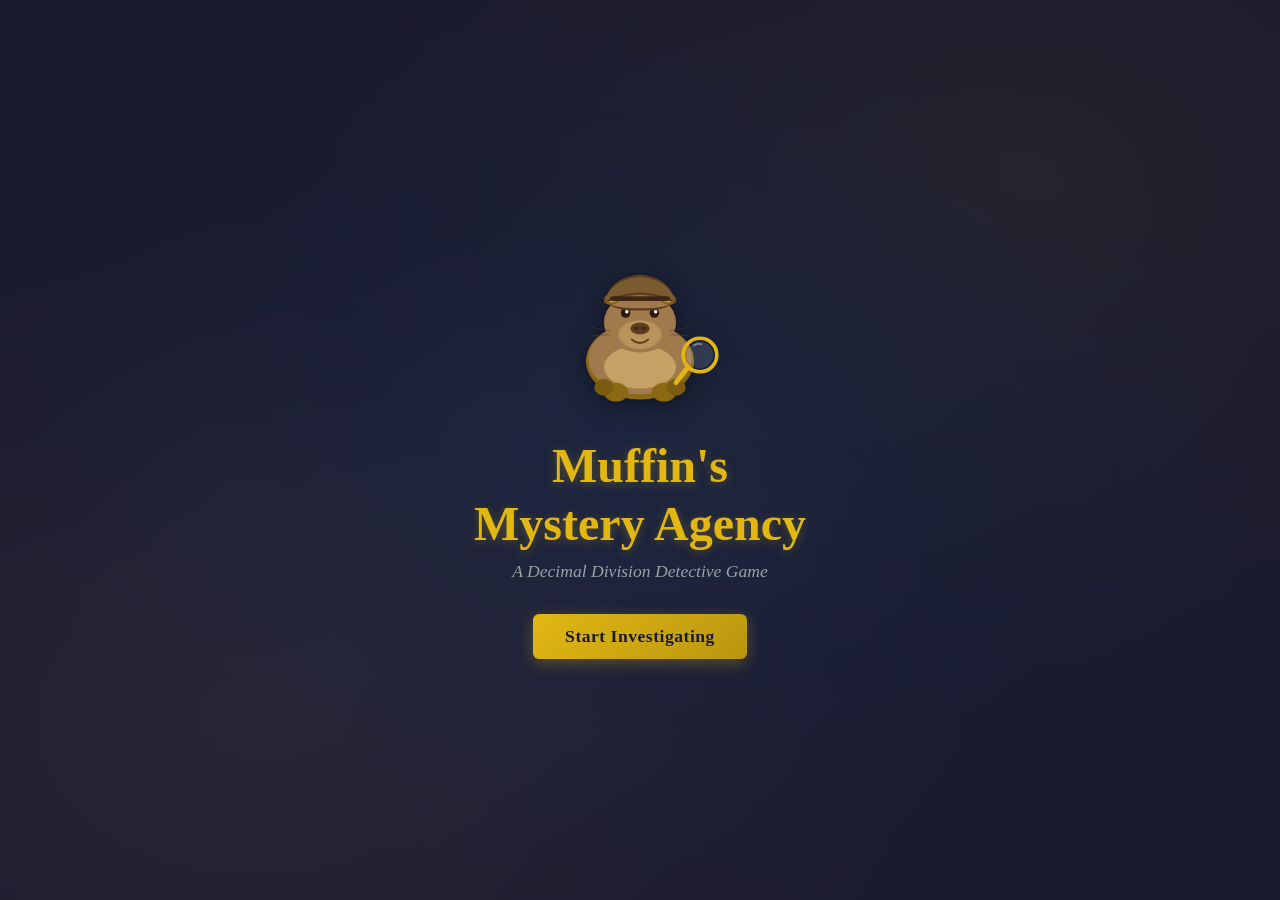
==== index.html @ d48e94d4 "Muffin Mystery Agency - decimal division detective game A browser-based math game for 5th graders le" ====
<!DOCTYPE html>
<html lang="en">
<head>
  <meta charset="UTF-8">
  <meta name="viewport" content="width=device-width, initial-scale=1.0">
  <title>Muffin's Mystery Agency</title>
  <link rel="stylesheet" href="style.css">
</head>
<body>
  <!-- ==================== TITLE SCREEN ==================== -->
  <div id="screen-title" class="screen active">
    <div class="fog-overlay"></div>
    <div class="title-content">
      <div class="muffin-logo" id="title-muffin">
        <!-- SVG Muffin inserted by game.js -->
      </div>
      <h1 class="game-title">Muffin's<br>Mystery Agency</h1>
      <p class="subtitle">A Decimal Division Detective Game</p>
      <button id="btn-start" class="btn btn-gold">Start Investigating</button>
    </div>
  </div>

  <!-- ==================== CASE SELECT SCREEN ==================== -->
  <div id="screen-cases" class="screen">
    <div class="screen-header">
      <h2>Select a Case</h2>
      <p class="header-subtitle">Choose wisely, detective. Each case grows more dangerous...</p>
    </div>
    <div id="case-list" class="case-list">
      <!-- Cases populated by game.js -->
    </div>
    <button id="btn-back-title" class="btn btn-secondary">Back to Agency</button>
  </div>

  <!-- ==================== GAMEPLAY SCREEN ==================== -->
  <div id="screen-game" class="screen">
    <!-- Top bar: case title + hearts -->
    <div class="game-top-bar">
      <div class="case-title-bar">
        <button id="btn-game-back" class="btn-nav" title="Back to Cases">&larr;</button>
        <span id="game-case-title"></span>
      </div>
      <div class="hearts-container" id="hearts">
        <span class="heart active" data-index="0">&hearts;</span>
        <span class="heart active" data-index="1">&hearts;</span>
        <span class="heart active" data-index="2">&hearts;</span>
      </div>
      <div class="progress-indicator">
        Clue <span id="progress-current">1</span> of <span id="progress-total">5</span>
      </div>
    </div>

    <!-- Main gameplay area — storybook layout -->
    <div class="game-main">
      <!-- Left: Illustration + Narrative (storybook page) -->
      <div class="storybook-panel">
        <div class="scene-illustration" id="scene-illustration">
          <!-- SVG scene inserted by game.js -->
        </div>
        <div class="notebook-page">
          <div class="notebook-header">Detective's Notebook</div>
          <div id="narrative-text" class="narrative-text"></div>
        </div>
      </div>

      <!-- Right: Problem panel -->
      <div class="problem-panel">
        <div class="problem-card">
          <div class="problem-label">Solve to uncover the clue:</div>
          <div id="problem-text" class="problem-text"></div>
          <div class="answer-area">
            <input type="text" id="answer-input" class="answer-input" placeholder="Your answer..." autocomplete="off">
            <button id="btn-submit" class="btn btn-gold">Submit</button>
          </div>
          <div id="feedback" class="feedback"></div>
          <button id="btn-continue" class="btn btn-gold btn-continue" style="display:none;">Continue</button>
          <button id="btn-prev-clue" class="btn btn-secondary btn-prev-clue" style="display:none;">&larr; Review Previous Clue</button>
        </div>
      </div>
    </div>

    <!-- Clue board (bottom) -->
    <div class="clue-board">
      <div class="clue-board-label">Evidence Board</div>
      <div id="clue-cards" class="clue-cards">
        <!-- Clue cards populated by game.js -->
      </div>
    </div>
  </div>

  <!-- ==================== VICTORY SCREEN ==================== -->
  <div id="screen-victory" class="screen">
    <div class="victory-content">
      <div class="stamp-container">
        <div class="case-closed-stamp">CASE<br>CLOSED</div>
      </div>
      <div class="muffin-celebrate" id="victory-muffin">
        <!-- SVG Muffin inserted by game.js -->
      </div>
      <h2 class="victory-title" id="victory-title">Case Solved!</h2>
      <div id="resolution-text" class="resolution-text"></div>
      <div class="victory-buttons">
        <button id="btn-next-case" class="btn btn-gold">Next Case</button>
        <button id="btn-back-cases" class="btn btn-secondary">Back to Cases</button>
      </div>
    </div>
  </div>

  <!-- ==================== ALL CASES SOLVED SCREEN ==================== -->
  <div id="screen-celebrate" class="screen">
    <div class="celebrate-content">
      <div class="muffin-celebrate" id="celebrate-muffin">
        <!-- SVG Muffin inserted by game.js -->
      </div>
      <h2 class="celebrate-title">Master Detective!</h2>
      <p class="celebrate-subtitle">Muffin has solved every case in the agency!</p>
      <div class="celebrate-text">
        From vanishing cupcakes to phantom librarians to museum heists — no mystery is too tough for Detective Muffin and his trusty partner. The city sleeps safely tonight, thanks to you!
      </div>
      <div class="celebrate-stars">&#9733; &#9733; &#9733;</div>
      <button id="btn-celebrate-back" class="btn btn-gold">Back to Agency</button>
    </div>
  </div>

  <!-- ==================== DEFEAT SCREEN ==================== -->
  <div id="screen-defeat" class="screen">
    <div class="defeat-content">
      <div class="muffin-defeated" id="defeat-muffin">
        <!-- SVG Muffin inserted by game.js -->
      </div>
      <h2 class="defeat-title">Case Failed...</h2>
      <p class="defeat-subtitle">Muffin took too many hits!</p>
      <div id="defeat-text" class="defeat-text"></div>
      <div class="defeat-buttons">
        <button id="btn-retry" class="btn btn-gold">Try Again</button>
        <button id="btn-defeat-back" class="btn btn-secondary">Back to Cases</button>
      </div>
    </div>
  </div>

  <!-- Scripts -->
  <script src="problems.js"></script>
  <script src="narratives.js"></script>
  <script src="illustrations.js"></script>
  <script src="game.js"></script>
</body>
</html>
---- style.css ----
/* ============================================================
   Muffin's Mystery Agency — Detective Noir Theme
   ============================================================ */

/* --- Reset & Base --- */
*, *::before, *::after {
  box-sizing: border-box;
  margin: 0;
  padding: 0;
}

:root {
  --navy: #1a1a2e;
  --navy-light: #16213e;
  --navy-mid: #0f3460;
  --gold: #e2b714;
  --gold-dim: #b8960f;
  --parchment: #d4a574;
  --parchment-light: #f0e1c8;
  --parchment-dark: #a67c52;
  --red: #e74c3c;
  --red-dark: #c0392b;
  --green: #2ecc71;
  --green-dark: #27ae60;
  --text-light: #ecf0f1;
  --text-dim: #95a5a6;
  --shadow: rgba(0, 0, 0, 0.4);
}

body {
  font-family: Georgia, 'Times New Roman', serif;
  background: var(--navy);
  color: var(--text-light);
  min-height: 100vh;
  overflow-x: hidden;
}

/* --- Screens --- */
.screen {
  display: none;
  min-height: 100vh;
  width: 100%;
  position: relative;
}

.screen.active {
  display: flex;
  flex-direction: column;
  align-items: center;
}

/* --- Buttons --- */
.btn {
  font-family: Georgia, 'Times New Roman', serif;
  font-size: 1.1rem;
  padding: 12px 32px;
  border: none;
  border-radius: 6px;
  cursor: pointer;
  transition: all 0.2s ease;
  font-weight: bold;
  letter-spacing: 0.5px;
}

.btn-gold {
  background: linear-gradient(135deg, var(--gold), var(--gold-dim));
  color: var(--navy);
  box-shadow: 0 4px 15px rgba(226, 183, 20, 0.3);
}

.btn-gold:hover {
  transform: translateY(-2px);
  box-shadow: 0 6px 20px rgba(226, 183, 20, 0.5);
}

.btn-gold:active {
  transform: translateY(0);
}

.btn-secondary {
  background: transparent;
  color: var(--text-dim);
  border: 1px solid var(--text-dim);
}

.btn-secondary:hover {
  color: var(--text-light);
  border-color: var(--text-light);
}

/* ============================================================
   TITLE SCREEN
   ============================================================ */
#screen-title {
  justify-content: center;
  background: radial-gradient(ellipse at center, var(--navy-light) 0%, var(--navy) 70%);
  overflow: hidden;
}

.fog-overlay {
  position: absolute;
  top: 0;
  left: 0;
  right: 0;
  bottom: 0;
  background:
    radial-gradient(ellipse at 20% 80%, rgba(212, 165, 116, 0.08) 0%, transparent 50%),
    radial-gradient(ellipse at 80% 20%, rgba(226, 183, 20, 0.05) 0%, transparent 50%);
  animation: fogDrift 8s ease-in-out infinite alternate;
  pointer-events: none;
}

@keyframes fogDrift {
  0% { opacity: 0.6; transform: translateX(-20px); }
  100% { opacity: 1; transform: translateX(20px); }
}

.title-content {
  text-align: center;
  z-index: 1;
  animation: fadeInUp 1s ease-out;
}

@keyframes fadeInUp {
  from { opacity: 0; transform: translateY(30px); }
  to { opacity: 1; transform: translateY(0); }
}

/* Muffin SVG on title */
.muffin-logo {
  margin-bottom: 16px;
  display: flex;
  justify-content: center;
}

.muffin-logo svg {
  filter: drop-shadow(0 4px 12px rgba(0,0,0,0.4));
}

.game-title {
  font-size: 3rem;
  color: var(--gold);
  text-shadow: 0 2px 10px rgba(226, 183, 20, 0.3);
  line-height: 1.2;
  margin-bottom: 8px;
}

.subtitle {
  font-size: 1.1rem;
  color: var(--text-dim);
  margin-bottom: 32px;
  font-style: italic;
}

/* ============================================================
   CASE SELECT SCREEN
   ============================================================ */
#screen-cases {
  padding: 40px 20px;
}

.screen-header {
  text-align: center;
  margin-bottom: 32px;
}

.screen-header h2 {
  font-size: 2rem;
  color: var(--gold);
  margin-bottom: 8px;
}

.header-subtitle {
  color: var(--text-dim);
  font-style: italic;
}

.case-list {
  display: flex;
  flex-direction: column;
  gap: 16px;
  max-width: 600px;
  width: 100%;
  margin-bottom: 24px;
}

.case-card {
  background: linear-gradient(135deg, var(--navy-light), var(--navy-mid));
  border: 1px solid rgba(226, 183, 20, 0.2);
  border-radius: 12px;
  padding: 20px 24px;
  cursor: pointer;
  transition: all 0.3s ease;
  position: relative;
  overflow: hidden;
}

.case-card:hover {
  border-color: var(--gold);
  transform: translateY(-3px);
  box-shadow: 0 8px 25px rgba(226, 183, 20, 0.15);
}

.case-card.solved {
  border-color: var(--green-dark);
}

.case-card.solved::after {
  content: 'SOLVED';
  position: absolute;
  top: 12px;
  right: -28px;
  background: var(--green);
  color: var(--navy);
  font-size: 0.7rem;
  font-weight: bold;
  padding: 4px 32px;
  transform: rotate(45deg);
  letter-spacing: 1px;
}

.case-difficulty {
  display: inline-block;
  font-size: 0.75rem;
  text-transform: uppercase;
  letter-spacing: 1.5px;
  padding: 3px 10px;
  border-radius: 3px;
  margin-bottom: 8px;
  font-weight: bold;
}

.difficulty-easy { background: var(--green); color: var(--navy); }
.difficulty-medium { background: var(--gold); color: var(--navy); }
.difficulty-hard { background: var(--red); color: white; }

.case-card-title {
  font-size: 1.3rem;
  color: var(--parchment-light);
  margin-bottom: 6px;
}

.case-card-desc {
  font-size: 0.9rem;
  color: var(--text-dim);
  line-height: 1.4;
}

/* ============================================================
   GAMEPLAY SCREEN
   ============================================================ */
#screen-game {
  padding: 12px 20px;
  min-height: 100vh;
}

.game-top-bar {
  display: flex;
  align-items: center;
  justify-content: space-between;
  width: 100%;
  max-width: 960px;
  margin-bottom: 12px;
  padding: 8px 0;
  flex-wrap: wrap;
  gap: 8px;
}

.case-title-bar {
  font-size: 0.9rem;
  color: var(--gold);
  font-style: italic;
  display: flex;
  align-items: center;
  gap: 8px;
}

.btn-nav {
  background: transparent;
  border: 1px solid var(--text-dim);
  color: var(--text-dim);
  font-size: 1rem;
  padding: 2px 10px;
  border-radius: 4px;
  cursor: pointer;
  transition: all 0.2s;
  font-family: Georgia, 'Times New Roman', serif;
}

.btn-nav:hover {
  color: var(--gold);
  border-color: var(--gold);
}

.btn-prev-clue {
  width: 100%;
  margin-top: 8px;
  font-size: 0.85rem;
  padding: 8px 16px;
}

.hearts-container {
  display: flex;
  gap: 8px;
}

.heart {
  font-size: 2rem;
  color: var(--red);
  transition: all 0.3s ease;
  text-shadow: 0 0 8px rgba(231, 76, 60, 0.5);
}

.heart.lost {
  color: #444;
  text-shadow: none;
  transform: scale(0.8);
}

.heart.critical {
  animation: heartPulse 0.6s ease-in-out infinite;
}

@keyframes heartPulse {
  0%, 100% { transform: scale(1); }
  50% { transform: scale(1.3); color: #ff0000; }
}

.heart.hit {
  animation: heartHit 0.5s ease;
}

@keyframes heartHit {
  0% { transform: scale(1); }
  25% { transform: scale(1.4) rotate(-10deg); color: #ff0000; }
  50% { transform: scale(0.7) rotate(10deg); }
  75% { transform: scale(1.1); }
  100% { transform: scale(0.8); color: #444; }
}

.progress-indicator {
  font-size: 0.85rem;
  color: var(--text-dim);
}

/* Game main layout — storybook style */
.game-main {
  display: flex;
  gap: 20px;
  width: 100%;
  max-width: 960px;
  flex: 1;
  min-height: 0;
}

/* Storybook panel (illustration + narrative) */
.storybook-panel {
  flex: 1.2;
  min-width: 0;
  display: flex;
  flex-direction: column;
  gap: 12px;
}

.scene-illustration {
  border-radius: 12px;
  overflow: hidden;
  box-shadow: 0 4px 20px var(--shadow);
  border: 2px solid rgba(226, 183, 20, 0.15);
  animation: fadeInUp 0.5s ease;
}

.scene-illustration svg,
.scene-svg {
  width: 100%;
  height: auto;
  display: block;
}

/* Narrative notebook */
.notebook-page {
  background: linear-gradient(180deg, var(--parchment-light) 0%, var(--parchment) 100%);
  border-radius: 8px;
  padding: 16px 20px;
  color: #2c1810;
  min-height: 100px;
  box-shadow: 4px 4px 15px var(--shadow);
  position: relative;
}

.notebook-page::before {
  content: '';
  position: absolute;
  left: 36px;
  top: 0;
  bottom: 0;
  width: 2px;
  background: rgba(231, 76, 60, 0.2);
}

.notebook-header {
  font-size: 0.75rem;
  text-transform: uppercase;
  letter-spacing: 2px;
  color: var(--parchment-dark);
  margin-bottom: 8px;
  padding-bottom: 6px;
  border-bottom: 1px solid var(--parchment-dark);
}

.narrative-text {
  font-size: 0.95rem;
  line-height: 1.6;
  min-height: 50px;
}

/* Problem panel */
.problem-panel {
  flex: 0.8;
  min-width: 0;
}

.problem-card {
  background: var(--navy-light);
  border: 1px solid rgba(226, 183, 20, 0.3);
  border-radius: 8px;
  padding: 24px;
  box-shadow: 0 4px 15px var(--shadow);
}

.problem-label {
  font-size: 0.85rem;
  color: var(--gold);
  text-transform: uppercase;
  letter-spacing: 1px;
  margin-bottom: 16px;
}

.problem-text {
  font-family: Georgia, 'Times New Roman', serif;
  font-size: 0.95rem;
  color: var(--text-light);
  margin-bottom: 20px;
  line-height: 1.5;
  padding: 14px;
  background: rgba(0, 0, 0, 0.2);
  border-radius: 6px;
  min-height: 60px;
  display: flex;
  flex-direction: column;
  justify-content: center;
  text-align: left;
}

.answer-area {
  display: flex;
  gap: 10px;
  margin-bottom: 12px;
}

.answer-input {
  flex: 1;
  font-family: 'Courier New', Courier, monospace;
  font-size: 1.3rem;
  padding: 10px 16px;
  border: 2px solid rgba(226, 183, 20, 0.3);
  border-radius: 6px;
  background: rgba(0, 0, 0, 0.3);
  color: var(--text-light);
  outline: none;
  transition: border-color 0.3s;
}

.answer-input:focus {
  border-color: var(--gold);
}

.answer-input::placeholder {
  color: var(--text-dim);
  font-size: 1rem;
}

.feedback {
  min-height: 24px;
  font-size: 0.95rem;
  font-weight: bold;
  transition: all 0.3s;
}

.feedback.correct {
  color: var(--green);
}

.feedback.wrong {
  color: var(--red);
}

/* Continue button */
.btn-continue {
  display: none;
  width: 100%;
  margin-top: 12px;
  animation: fadeInUp 0.3s ease;
}

/* Clue board */
.clue-board {
  width: 100%;
  max-width: 960px;
  margin-top: 16px;
  padding: 12px 0;
}

.clue-board-label {
  font-size: 0.8rem;
  text-transform: uppercase;
  letter-spacing: 2px;
  color: var(--text-dim);
  margin-bottom: 10px;
  text-align: center;
}

.clue-cards {
  display: flex;
  gap: 12px;
  justify-content: center;
  flex-wrap: wrap;
}

.clue-card {
  width: 100px;
  height: 70px;
  perspective: 600px;
  cursor: default;
}

.clue-card-inner {
  position: relative;
  width: 100%;
  height: 100%;
  transition: transform 0.6s;
  transform-style: preserve-3d;
}

.clue-card.revealed .clue-card-inner {
  transform: rotateY(180deg);
}

.clue-card-front, .clue-card-back {
  position: absolute;
  width: 100%;
  height: 100%;
  border-radius: 6px;
  backface-visibility: hidden;
  display: flex;
  align-items: center;
  justify-content: center;
  font-size: 0.75rem;
  padding: 6px;
  text-align: center;
}

.clue-card-front {
  background: linear-gradient(135deg, var(--navy-mid), var(--navy-light));
  border: 1px solid rgba(226, 183, 20, 0.3);
  color: var(--gold);
  font-size: 1.5rem;
}

.clue-card-back {
  background: linear-gradient(135deg, var(--gold), var(--gold-dim));
  color: var(--navy);
  transform: rotateY(180deg);
  font-weight: bold;
  line-height: 1.2;
}

/* Screen shake */
.shake {
  animation: screenShake 0.5s ease;
}

@keyframes screenShake {
  0%, 100% { transform: translateX(0); }
  10% { transform: translateX(-8px) rotate(-0.5deg); }
  20% { transform: translateX(8px) rotate(0.5deg); }
  30% { transform: translateX(-6px); }
  40% { transform: translateX(6px); }
  50% { transform: translateX(-4px); }
  60% { transform: translateX(4px); }
  70% { transform: translateX(-2px); }
  80% { transform: translateX(2px); }
}

/* Red flash overlay */
.red-flash {
  animation: redFlash 0.5s ease;
}

@keyframes redFlash {
  0% { box-shadow: inset 0 0 0 rgba(231, 76, 60, 0); }
  30% { box-shadow: inset 0 0 80px rgba(231, 76, 60, 0.4); }
  100% { box-shadow: inset 0 0 0 rgba(231, 76, 60, 0); }
}

/* Green glow for correct */
.green-glow {
  animation: greenGlow 0.8s ease;
}

@keyframes greenGlow {
  0% { box-shadow: 0 0 0 rgba(46, 204, 113, 0); }
  40% { box-shadow: 0 0 30px rgba(46, 204, 113, 0.5); }
  100% { box-shadow: 0 0 0 rgba(46, 204, 113, 0); }
}

/* Critical state - darken background */
#screen-game.critical {
  background: radial-gradient(ellipse at center, var(--navy) 0%, #0a0a15 70%);
}

/* ============================================================
   VICTORY SCREEN
   ============================================================ */
#screen-victory {
  justify-content: center;
  background: radial-gradient(ellipse at center, #1a2e1a 0%, var(--navy) 70%);
}

.victory-content {
  text-align: center;
  max-width: 600px;
  padding: 20px;
  animation: fadeInUp 0.8s ease;
}

.stamp-container {
  margin-bottom: 16px;
}

.case-closed-stamp {
  display: inline-block;
  font-size: 3rem;
  font-weight: bold;
  color: var(--red);
  border: 6px solid var(--red);
  padding: 10px 30px;
  transform: rotate(-5deg);
  animation: stampSlam 0.6s cubic-bezier(0.68, -0.55, 0.265, 1.55);
  text-shadow: 2px 2px 0 rgba(0,0,0,0.3);
  line-height: 1.1;
}

@keyframes stampSlam {
  0% { transform: scale(3) rotate(-15deg); opacity: 0; }
  60% { transform: scale(0.9) rotate(-3deg); opacity: 1; }
  100% { transform: scale(1) rotate(-5deg); opacity: 1; }
}

.victory-title {
  font-size: 2rem;
  color: var(--gold);
  margin-bottom: 16px;
}

.resolution-text {
  font-size: 1rem;
  color: var(--parchment-light);
  line-height: 1.6;
  margin-bottom: 24px;
  text-align: left;
  background: rgba(0,0,0,0.2);
  padding: 16px 20px;
  border-radius: 8px;
  border-left: 3px solid var(--gold);
}

.victory-buttons {
  display: flex;
  gap: 12px;
  justify-content: center;
}

/* Muffin celebration */
.muffin-celebrate {
  display: flex;
  justify-content: center;
  margin-bottom: 12px;
}

.muffin-celebrate svg {
  animation: celebrateBounce 0.8s ease infinite;
  filter: drop-shadow(0 4px 12px rgba(0,0,0,0.4));
}

@keyframes celebrateBounce {
  0%, 100% { transform: translateY(0); }
  50% { transform: translateY(-15px); }
}

/* ============================================================
   ALL CASES SOLVED (CELEBRATE) SCREEN
   ============================================================ */
#screen-celebrate {
  justify-content: center;
  background: radial-gradient(ellipse at center, #2a2a10 0%, var(--navy) 70%);
  overflow: hidden;
}

#screen-celebrate .celebrate-content {
  position: relative;
  z-index: 1;
}

.celebrate-content {
  text-align: center;
  max-width: 600px;
  padding: 20px;
  animation: fadeInUp 0.8s ease;
}

.celebrate-title {
  font-size: 2.5rem;
  color: var(--gold);
  margin-bottom: 8px;
  text-shadow: 0 2px 10px rgba(226, 183, 20, 0.4);
}

.celebrate-subtitle {
  font-size: 1.1rem;
  color: var(--parchment-light);
  margin-bottom: 20px;
  font-style: italic;
}

.celebrate-text {
  font-size: 1rem;
  color: var(--parchment-light);
  line-height: 1.6;
  margin-bottom: 20px;
  background: rgba(0,0,0,0.2);
  padding: 16px 20px;
  border-radius: 8px;
  border-left: 3px solid var(--gold);
  text-align: left;
}

.celebrate-stars {
  font-size: 3rem;
  color: var(--gold);
  margin-bottom: 24px;
  letter-spacing: 12px;
  text-shadow: 0 0 20px rgba(226, 183, 20, 0.6);
  animation: celebratePulse 1.5s ease-in-out infinite;
}

@keyframes celebratePulse {
  0%, 100% { opacity: 0.8; transform: scale(1); }
  50% { opacity: 1; transform: scale(1.1); }
}

/* ============================================================
   DEFEAT SCREEN
   ============================================================ */
#screen-defeat {
  justify-content: center;
  background: radial-gradient(ellipse at center, #2e1a1a 0%, var(--navy) 70%);
}

.defeat-content {
  text-align: center;
  max-width: 500px;
  padding: 20px;
  animation: fadeInUp 0.8s ease;
}

.muffin-defeated {
  display: flex;
  justify-content: center;
  margin-bottom: 12px;
}

.muffin-defeated svg {
  filter: drop-shadow(0 4px 12px rgba(0,0,0,0.4)) grayscale(30%);
  opacity: 0.8;
}

.defeat-title {
  font-size: 2rem;
  color: var(--red);
  margin-bottom: 8px;
}

.defeat-subtitle {
  color: var(--text-dim);
  margin-bottom: 16px;
  font-style: italic;
}

.defeat-text {
  font-size: 1rem;
  color: var(--parchment-light);
  line-height: 1.6;
  margin-bottom: 24px;
  text-align: left;
  background: rgba(0,0,0,0.2);
  padding: 16px 20px;
  border-radius: 8px;
  border-left: 3px solid var(--red);
}

.defeat-buttons {
  display: flex;
  gap: 12px;
  justify-content: center;
}

/* ============================================================
   RESPONSIVE
   ============================================================ */
@media (max-width: 700px) {
  .game-main {
    flex-direction: column;
  }

  .game-title {
    font-size: 2.2rem;
  }

  .problem-text {
    font-size: 1.1rem;
  }

  .clue-card {
    width: 70px;
    height: 50px;
  }

  .case-closed-stamp {
    font-size: 2rem;
    padding: 8px 20px;
  }

  .game-top-bar {
    flex-direction: column;
    align-items: flex-start;
  }

  .storybook-panel {
    flex: none;
  }
}
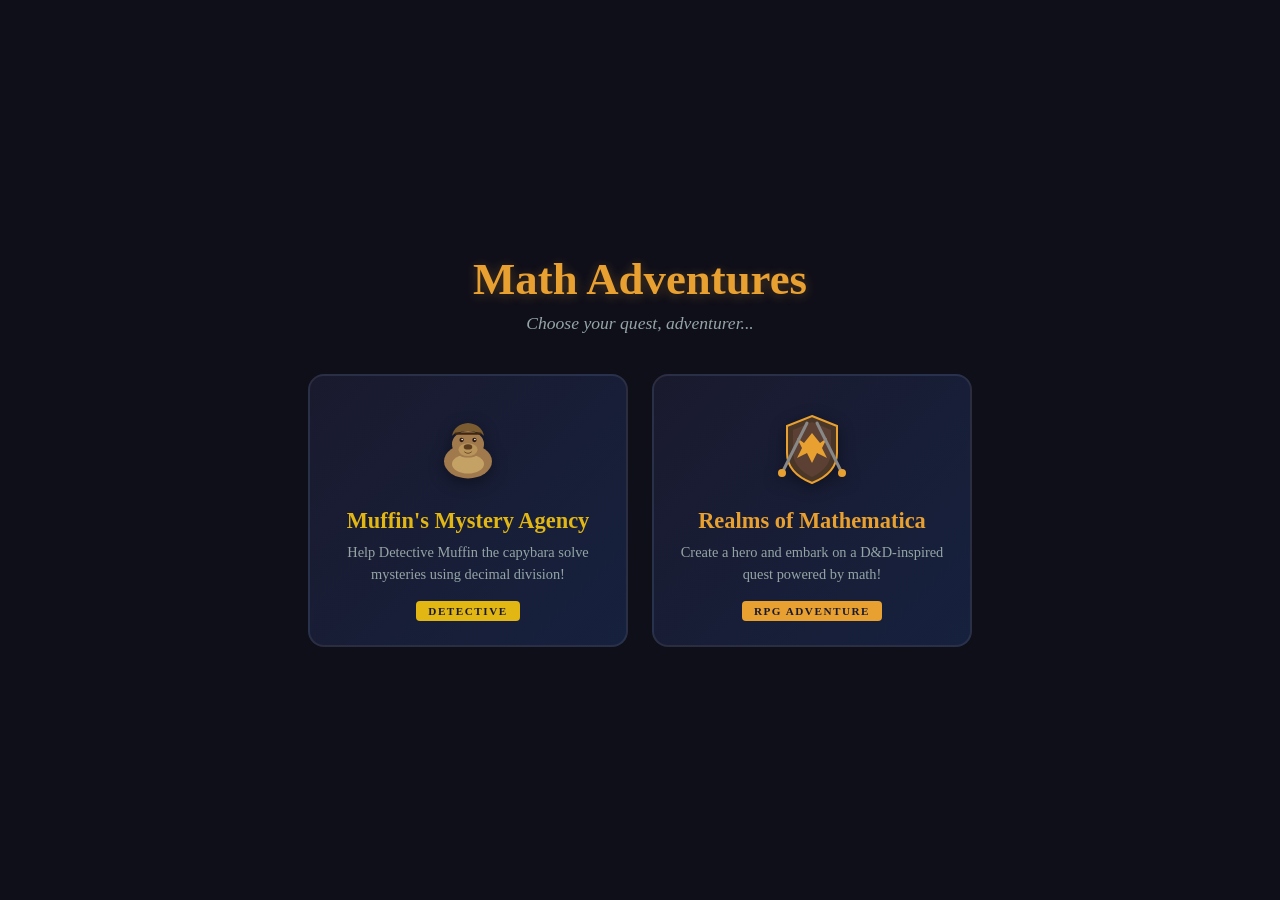
==== commit b5e075c1: "Add Realms of Mathematica D&D math RPG + game hub - Restructure project: move Muffin game into muffi" ====
--- a/index.html
+++ b/index.html
@@ -3,145 +3,55 @@
 <head>
   <meta charset="UTF-8">
   <meta name="viewport" content="width=device-width, initial-scale=1.0">
-  <title>Muffin's Mystery Agency</title>
-  <link rel="stylesheet" href="style.css">
+  <title>Math Adventures</title>
+  <link rel="stylesheet" href="hub-style.css">
 </head>
 <body>
-  <!-- ==================== TITLE SCREEN ==================== -->
-  <div id="screen-title" class="screen active">
-    <div class="fog-overlay"></div>
-    <div class="title-content">
-      <div class="muffin-logo" id="title-muffin">
-        <!-- SVG Muffin inserted by game.js -->
-      </div>
-      <h1 class="game-title">Muffin's<br>Mystery Agency</h1>
-      <p class="subtitle">A Decimal Division Detective Game</p>
-      <button id="btn-start" class="btn btn-gold">Start Investigating</button>
+  <div class="hub">
+    <h1 class="hub-title">Math Adventures</h1>
+    <p class="hub-subtitle">Choose your quest, adventurer...</p>
+    <div class="game-cards">
+      <a href="muffin/" class="game-card muffin-card">
+        <div class="card-icon">
+          <svg width="80" height="80" viewBox="0 0 150 150" xmlns="http://www.w3.org/2000/svg">
+            <ellipse cx="75" cy="100" rx="45" ry="32" fill="#A0794C"/>
+            <ellipse cx="75" cy="105" rx="30" ry="18" fill="#C4A265"/>
+            <ellipse cx="75" cy="68" rx="30" ry="25" fill="#A0794C"/>
+            <ellipse cx="75" cy="78" rx="18" ry="12" fill="#B8935A"/>
+            <ellipse cx="75" cy="73" rx="8" ry="5" fill="#5C3D1E"/>
+            <circle cx="63" cy="60" r="4" fill="#2C1810"/>
+            <circle cx="87" cy="60" r="4" fill="#2C1810"/>
+            <circle cx="64" cy="59" r="1.5" fill="white"/>
+            <circle cx="88" cy="59" r="1.5" fill="white"/>
+            <path d="M 68 82 Q 75 88 82 82" fill="none" stroke="#5C3D1E" stroke-width="1.5"/>
+            <path d="M 45 52 Q 50 30 75 28 Q 100 30 105 52 L 100 48 Q 75 38 50 48 Z" fill="#7A5C30"/>
+            <rect x="50" y="46" width="50" height="4" rx="2" fill="#3E2712"/>
+          </svg>
+        </div>
+        <h2 class="card-title">Muffin's Mystery Agency</h2>
+        <p class="card-desc">Help Detective Muffin the capybara solve mysteries using decimal division!</p>
+        <span class="card-tag detective">Detective</span>
+      </a>
+      <a href="quest/" class="game-card quest-card">
+        <div class="card-icon">
+          <svg width="80" height="80" viewBox="0 0 80 80" xmlns="http://www.w3.org/2000/svg">
+            <!-- Shield -->
+            <path d="M 40 8 L 65 18 L 65 45 Q 65 65 40 75 Q 15 65 15 45 L 15 18 Z" fill="#4a3728" stroke="#e8a030" stroke-width="2"/>
+            <path d="M 40 14 L 59 22 L 59 43 Q 59 60 40 69 Q 21 60 21 43 L 21 22 Z" fill="#5c4033"/>
+            <!-- Dragon emblem -->
+            <path d="M 40 25 L 48 35 L 55 30 L 50 40 L 55 50 L 45 45 L 40 55 L 35 45 L 25 50 L 30 40 L 25 30 L 32 35 Z" fill="#e8a030"/>
+            <!-- Crossed swords behind -->
+            <line x1="10" y1="65" x2="35" y2="15" stroke="#888" stroke-width="3" stroke-linecap="round"/>
+            <line x1="70" y1="65" x2="45" y2="15" stroke="#888" stroke-width="3" stroke-linecap="round"/>
+            <circle cx="10" cy="65" r="4" fill="#e8a030"/>
+            <circle cx="70" cy="65" r="4" fill="#e8a030"/>
+          </svg>
+        </div>
+        <h2 class="card-title">Realms of Mathematica</h2>
+        <p class="card-desc">Create a hero and embark on a D&D-inspired quest powered by math!</p>
+        <span class="card-tag rpg">RPG Adventure</span>
+      </a>
     </div>
   </div>
-
-  <!-- ==================== CASE SELECT SCREEN ==================== -->
-  <div id="screen-cases" class="screen">
-    <div class="screen-header">
-      <h2>Select a Case</h2>
-      <p class="header-subtitle">Choose wisely, detective. Each case grows more dangerous...</p>
-    </div>
-    <div id="case-list" class="case-list">
-      <!-- Cases populated by game.js -->
-    </div>
-    <button id="btn-back-title" class="btn btn-secondary">Back to Agency</button>
-  </div>
-
-  <!-- ==================== GAMEPLAY SCREEN ==================== -->
-  <div id="screen-game" class="screen">
-    <!-- Top bar: case title + hearts -->
-    <div class="game-top-bar">
-      <div class="case-title-bar">
-        <button id="btn-game-back" class="btn-nav" title="Back to Cases">&larr;</button>
-        <span id="game-case-title"></span>
-      </div>
-      <div class="hearts-container" id="hearts">
-        <span class="heart active" data-index="0">&hearts;</span>
-        <span class="heart active" data-index="1">&hearts;</span>
-        <span class="heart active" data-index="2">&hearts;</span>
-      </div>
-      <div class="progress-indicator">
-        Clue <span id="progress-current">1</span> of <span id="progress-total">5</span>
-      </div>
-    </div>
-
-    <!-- Main gameplay area — storybook layout -->
-    <div class="game-main">
-      <!-- Left: Illustration + Narrative (storybook page) -->
-      <div class="storybook-panel">
-        <div class="scene-illustration" id="scene-illustration">
-          <!-- SVG scene inserted by game.js -->
-        </div>
-        <div class="notebook-page">
-          <div class="notebook-header">Detective's Notebook</div>
-          <div id="narrative-text" class="narrative-text"></div>
-        </div>
-      </div>
-
-      <!-- Right: Problem panel -->
-      <div class="problem-panel">
-        <div class="problem-card">
-          <div class="problem-label">Solve to uncover the clue:</div>
-          <div id="problem-text" class="problem-text"></div>
-          <div class="answer-area">
-            <input type="text" id="answer-input" class="answer-input" placeholder="Your answer..." autocomplete="off">
-            <button id="btn-submit" class="btn btn-gold">Submit</button>
-          </div>
-          <div id="feedback" class="feedback"></div>
-          <button id="btn-continue" class="btn btn-gold btn-continue" style="display:none;">Continue</button>
-          <button id="btn-prev-clue" class="btn btn-secondary btn-prev-clue" style="display:none;">&larr; Review Previous Clue</button>
-        </div>
-      </div>
-    </div>
-
-    <!-- Clue board (bottom) -->
-    <div class="clue-board">
-      <div class="clue-board-label">Evidence Board</div>
-      <div id="clue-cards" class="clue-cards">
-        <!-- Clue cards populated by game.js -->
-      </div>
-    </div>
-  </div>
-
-  <!-- ==================== VICTORY SCREEN ==================== -->
-  <div id="screen-victory" class="screen">
-    <div class="victory-content">
-      <div class="stamp-container">
-        <div class="case-closed-stamp">CASE<br>CLOSED</div>
-      </div>
-      <div class="muffin-celebrate" id="victory-muffin">
-        <!-- SVG Muffin inserted by game.js -->
-      </div>
-      <h2 class="victory-title" id="victory-title">Case Solved!</h2>
-      <div id="resolution-text" class="resolution-text"></div>
-      <div class="victory-buttons">
-        <button id="btn-next-case" class="btn btn-gold">Next Case</button>
-        <button id="btn-back-cases" class="btn btn-secondary">Back to Cases</button>
-      </div>
-    </div>
-  </div>
-
-  <!-- ==================== ALL CASES SOLVED SCREEN ==================== -->
-  <div id="screen-celebrate" class="screen">
-    <div class="celebrate-content">
-      <div class="muffin-celebrate" id="celebrate-muffin">
-        <!-- SVG Muffin inserted by game.js -->
-      </div>
-      <h2 class="celebrate-title">Master Detective!</h2>
-      <p class="celebrate-subtitle">Muffin has solved every case in the agency!</p>
-      <div class="celebrate-text">
-        From vanishing cupcakes to phantom librarians to museum heists — no mystery is too tough for Detective Muffin and his trusty partner. The city sleeps safely tonight, thanks to you!
-      </div>
-      <div class="celebrate-stars">&#9733; &#9733; &#9733;</div>
-      <button id="btn-celebrate-back" class="btn btn-gold">Back to Agency</button>
-    </div>
-  </div>
-
-  <!-- ==================== DEFEAT SCREEN ==================== -->
-  <div id="screen-defeat" class="screen">
-    <div class="defeat-content">
-      <div class="muffin-defeated" id="defeat-muffin">
-        <!-- SVG Muffin inserted by game.js -->
-      </div>
-      <h2 class="defeat-title">Case Failed...</h2>
-      <p class="defeat-subtitle">Muffin took too many hits!</p>
-      <div id="defeat-text" class="defeat-text"></div>
-      <div class="defeat-buttons">
-        <button id="btn-retry" class="btn btn-gold">Try Again</button>
-        <button id="btn-defeat-back" class="btn btn-secondary">Back to Cases</button>
-      </div>
-    </div>
-  </div>
-
-  <!-- Scripts -->
-  <script src="problems.js"></script>
-  <script src="narratives.js"></script>
-  <script src="illustrations.js"></script>
-  <script src="game.js"></script>
 </body>
 </html>
--- a/hub-style.css
+++ b/hub-style.css
@@ -0,0 +1,119 @@
+*, *::before, *::after {
+  box-sizing: border-box;
+  margin: 0;
+  padding: 0;
+}
+
+body {
+  font-family: Georgia, 'Times New Roman', serif;
+  background: #0f0f1a;
+  color: #ecf0f1;
+  min-height: 100vh;
+  display: flex;
+  align-items: center;
+  justify-content: center;
+}
+
+.hub {
+  text-align: center;
+  padding: 40px 20px;
+  max-width: 800px;
+  width: 100%;
+}
+
+.hub-title {
+  font-size: 2.8rem;
+  color: #e8a030;
+  text-shadow: 0 2px 12px rgba(232, 160, 48, 0.3);
+  margin-bottom: 8px;
+}
+
+.hub-subtitle {
+  font-size: 1.1rem;
+  color: #95a5a6;
+  font-style: italic;
+  margin-bottom: 40px;
+}
+
+.game-cards {
+  display: flex;
+  gap: 24px;
+  justify-content: center;
+  flex-wrap: wrap;
+}
+
+.game-card {
+  display: flex;
+  flex-direction: column;
+  align-items: center;
+  text-decoration: none;
+  color: inherit;
+  background: linear-gradient(135deg, #1a1a2e, #16213e);
+  border: 2px solid rgba(255, 255, 255, 0.08);
+  border-radius: 16px;
+  padding: 32px 24px 24px;
+  width: 320px;
+  transition: all 0.3s ease;
+  position: relative;
+  overflow: hidden;
+}
+
+.game-card:hover {
+  transform: translateY(-6px);
+  box-shadow: 0 12px 40px rgba(0, 0, 0, 0.5);
+}
+
+.muffin-card:hover {
+  border-color: #e2b714;
+  box-shadow: 0 12px 40px rgba(226, 183, 20, 0.15);
+}
+
+.quest-card:hover {
+  border-color: #e8a030;
+  box-shadow: 0 12px 40px rgba(232, 160, 48, 0.15);
+}
+
+.card-icon {
+  margin-bottom: 16px;
+  filter: drop-shadow(0 4px 8px rgba(0, 0, 0, 0.4));
+}
+
+.card-title {
+  font-size: 1.4rem;
+  margin-bottom: 8px;
+}
+
+.muffin-card .card-title { color: #e2b714; }
+.quest-card .card-title { color: #e8a030; }
+
+.card-desc {
+  font-size: 0.9rem;
+  color: #95a5a6;
+  line-height: 1.5;
+  margin-bottom: 16px;
+}
+
+.card-tag {
+  font-size: 0.7rem;
+  text-transform: uppercase;
+  letter-spacing: 1.5px;
+  padding: 4px 12px;
+  border-radius: 4px;
+  font-weight: bold;
+}
+
+.card-tag.detective {
+  background: #e2b714;
+  color: #1a1a2e;
+}
+
+.card-tag.rpg {
+  background: #e8a030;
+  color: #1a1a2e;
+}
+
+@media (max-width: 700px) {
+  .hub-title { font-size: 2rem; }
+  .game-cards { flex-direction: column; align-items: center; }
+  .game-card { width: 100%; max-width: 360px; }
+}
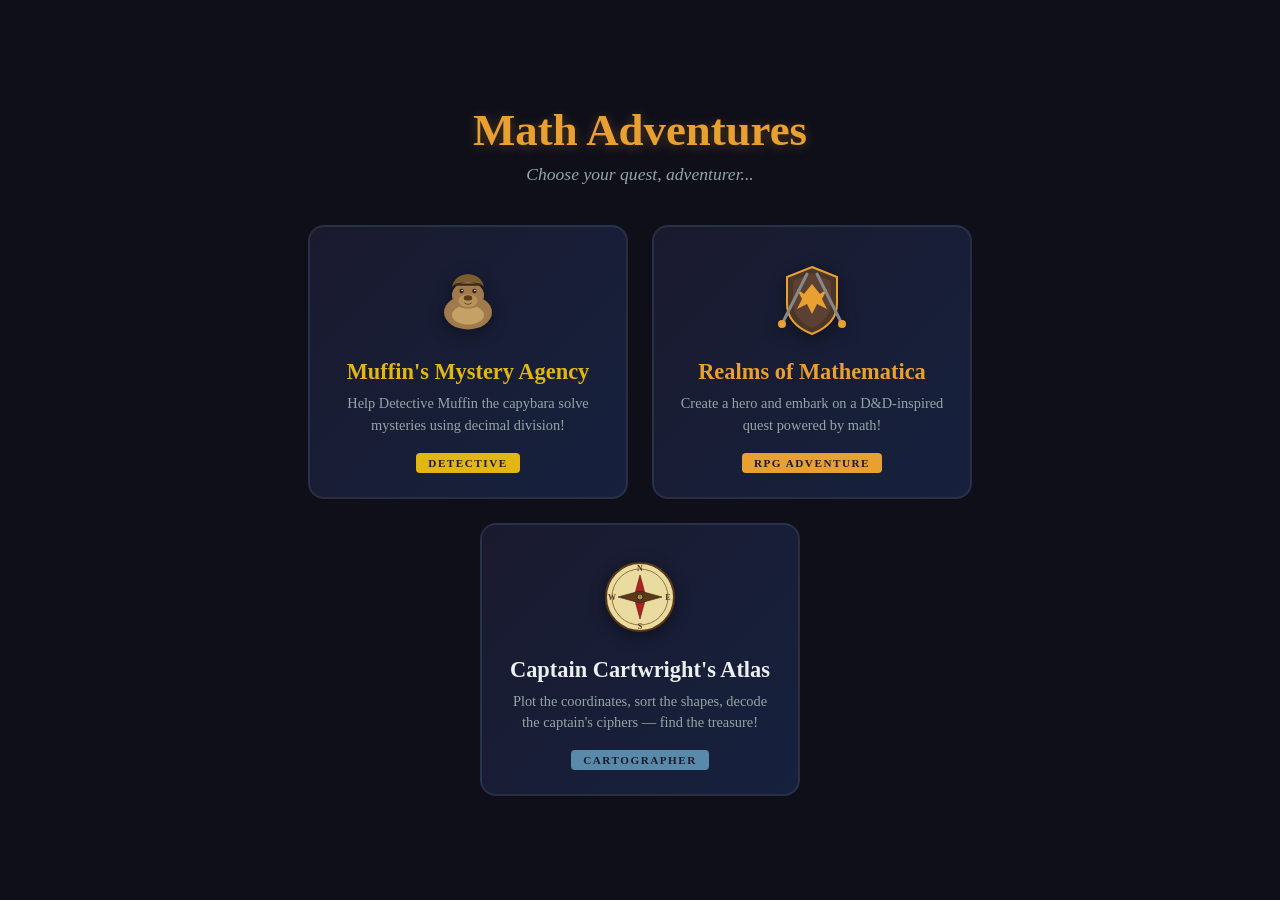
==== commit dc162947: "Add Captain Cartwright's Atlas — fully interactive coords + shapes game Third game in the math-adven" ====
--- a/index.html
+++ b/index.html
@@ -51,6 +51,25 @@
         <p class="card-desc">Create a hero and embark on a D&D-inspired quest powered by math!</p>
         <span class="card-tag rpg">RPG Adventure</span>
       </a>
+      <a href="atlas/" class="game-card atlas-card">
+        <div class="card-icon">
+          <svg width="80" height="80" viewBox="0 0 80 80" xmlns="http://www.w3.org/2000/svg">
+            <!-- Compass rose -->
+            <circle cx="40" cy="40" r="34" fill="#eadba0" stroke="#5a3818" stroke-width="2"/>
+            <circle cx="40" cy="40" r="28" fill="none" stroke="#7a5828" stroke-width="0.8"/>
+            <text x="40" y="14" text-anchor="middle" fill="#5a3818" font-size="8" font-weight="bold">N</text>
+            <text x="68" y="43" text-anchor="middle" fill="#5a3818" font-size="8" font-weight="bold">E</text>
+            <text x="40" y="72" text-anchor="middle" fill="#5a3818" font-size="8" font-weight="bold">S</text>
+            <text x="12" y="43" text-anchor="middle" fill="#5a3818" font-size="8" font-weight="bold">W</text>
+            <polygon points="40,18 46,40 40,62 34,40" fill="#aa2222" stroke="#5a1010" stroke-width="0.6"/>
+            <polygon points="18,40 40,34 62,40 40,46" fill="#5a3818" stroke="#3a2010" stroke-width="0.6"/>
+            <circle cx="40" cy="40" r="3" fill="#aa8838" stroke="#3a2010" stroke-width="1"/>
+          </svg>
+        </div>
+        <h2 class="card-title">Captain Cartwright's Atlas</h2>
+        <p class="card-desc">Plot the coordinates, sort the shapes, decode the captain's ciphers — find the treasure!</p>
+        <span class="card-tag atlas">Cartographer</span>
+      </a>
     </div>
   </div>
 </body>
--- a/hub-style.css
+++ b/hub-style.css
@@ -112,6 +112,11 @@
   color: #1a1a2e;
 }
 
+.card-tag.atlas {
+  background: #5a8aaa;
+  color: #1a1a2e;
+}
+
 @media (max-width: 700px) {
   .hub-title { font-size: 2rem; }
   .game-cards { flex-direction: column; align-items: center; }
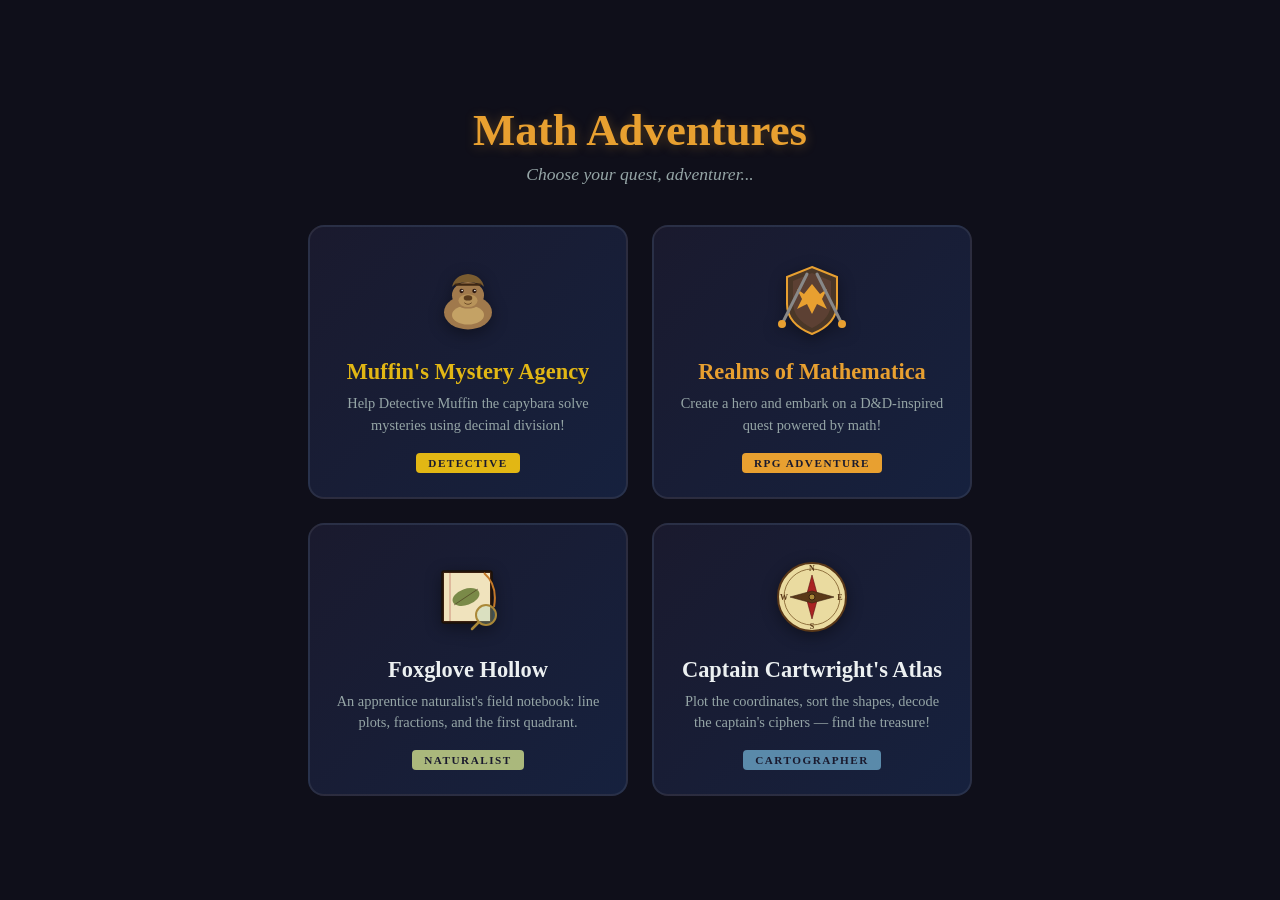
==== commit 89f66869: "Add Foxglove Hollow — fourth game, line plots + Q1 grid A new game tailored to Jacob's current week:" ====
--- a/index.html
+++ b/index.html
@@ -51,6 +51,27 @@
         <p class="card-desc">Create a hero and embark on a D&D-inspired quest powered by math!</p>
         <span class="card-tag rpg">RPG Adventure</span>
       </a>
+      <a href="naturalist/" class="game-card naturalist-card">
+        <div class="card-icon">
+          <svg width="80" height="80" viewBox="0 0 80 80" xmlns="http://www.w3.org/2000/svg">
+            <!-- Notebook -->
+            <rect x="14" y="14" width="50" height="52" fill="#3a2010" stroke="#1a1008" stroke-width="1.5" rx="2"/>
+            <rect x="16" y="16" width="46" height="48" fill="#f0e3bd"/>
+            <line x1="22" y1="16" x2="22" y2="64" stroke="#aa3838" stroke-width="0.5"/>
+            <!-- Leaf sketched on page -->
+            <ellipse cx="38" cy="40" rx="14" ry="8" fill="#7a8a48" transform="rotate(-20 38 40)"/>
+            <line x1="50" y1="32" x2="26" y2="48" stroke="#3a2010" stroke-width="0.5"/>
+            <!-- Magnifying glass -->
+            <circle cx="58" cy="58" r="10" fill="rgba(170, 220, 200, 0.3)" stroke="#aa8838" stroke-width="2"/>
+            <line x1="50" y1="66" x2="44" y2="72" stroke="#aa8838" stroke-width="2.5" stroke-linecap="round"/>
+            <!-- Quill -->
+            <path d="M 56 16 Q 70 28 66 50" stroke="#c47828" stroke-width="2" fill="none"/>
+          </svg>
+        </div>
+        <h2 class="card-title">Foxglove Hollow</h2>
+        <p class="card-desc">An apprentice naturalist's field notebook: line plots, fractions, and the first quadrant.</p>
+        <span class="card-tag naturalist">Naturalist</span>
+      </a>
       <a href="atlas/" class="game-card atlas-card">
         <div class="card-icon">
           <svg width="80" height="80" viewBox="0 0 80 80" xmlns="http://www.w3.org/2000/svg">
--- a/hub-style.css
+++ b/hub-style.css
@@ -117,6 +117,11 @@
   color: #1a1a2e;
 }
 
+.card-tag.naturalist {
+  background: #aab87c;
+  color: #1a1a2e;
+}
+
 @media (max-width: 700px) {
   .hub-title { font-size: 2rem; }
   .game-cards { flex-direction: column; align-items: center; }
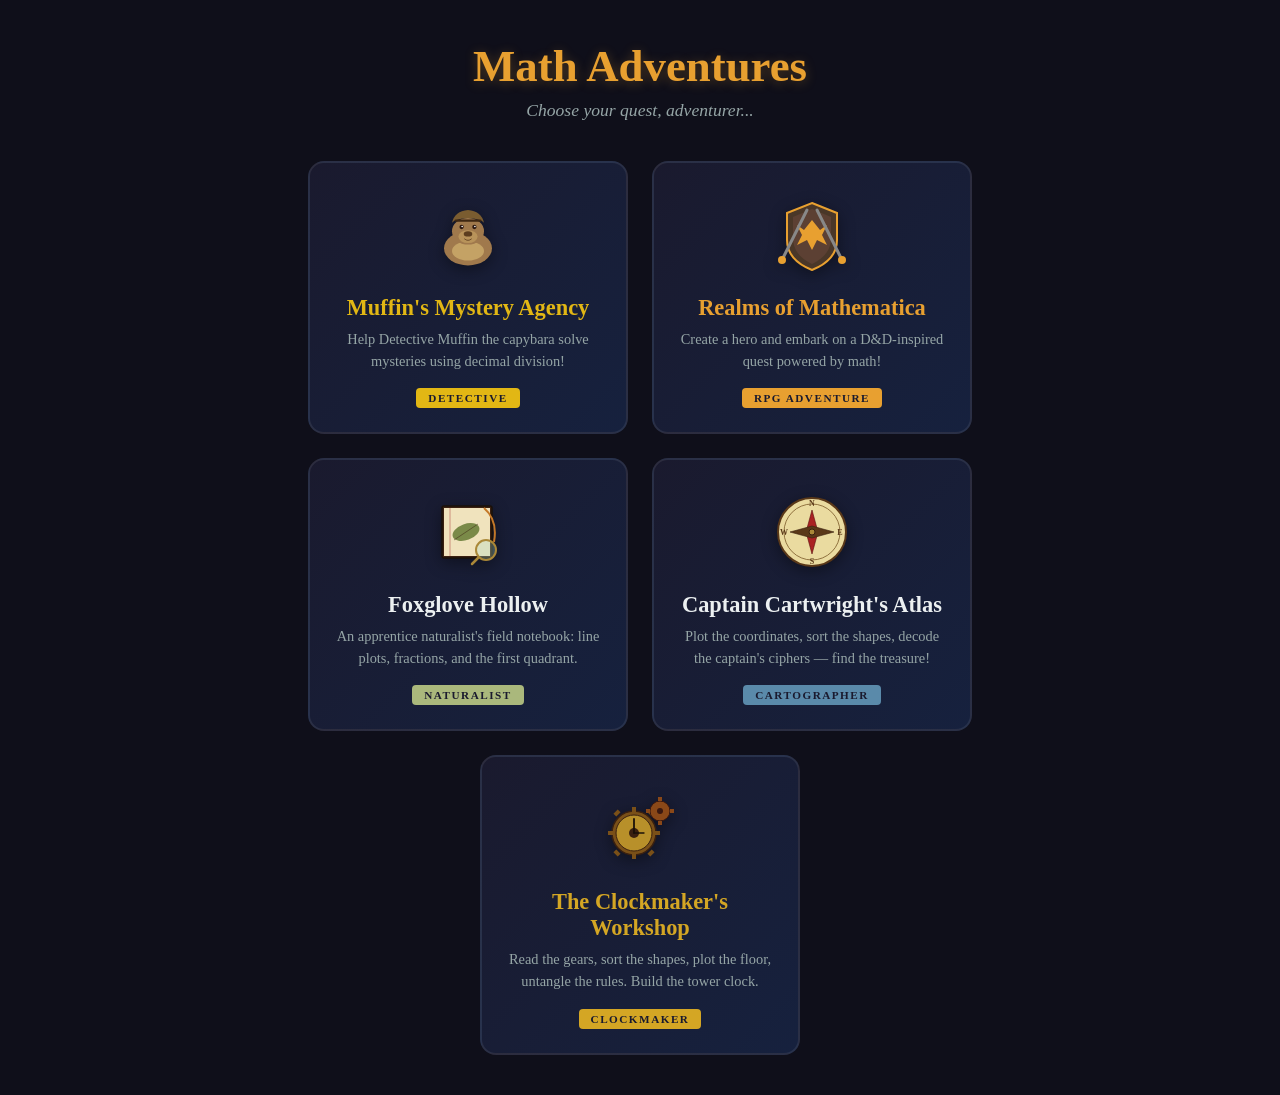
==== commit cd5eb44a: "Add The Clockmaker's Workshop — fifth game, Unit 7 patterns/shapes/grid/expressions Twenty-four jobs" ====
--- a/index.html
+++ b/index.html
@@ -91,6 +91,42 @@
         <p class="card-desc">Plot the coordinates, sort the shapes, decode the captain's ciphers — find the treasure!</p>
         <span class="card-tag atlas">Cartographer</span>
       </a>
+      <a href="clockwork/" class="game-card clockwork-card">
+        <div class="card-icon">
+          <svg width="80" height="80" viewBox="0 0 80 80" xmlns="http://www.w3.org/2000/svg">
+            <!-- Large brass gear -->
+            <circle cx="34" cy="44" r="22" fill="#7a5018" stroke="#3a2010" stroke-width="1.5"/>
+            <circle cx="34" cy="44" r="18" fill="#b8902a" stroke="#3a2010" stroke-width="1"/>
+            <!-- Teeth -->
+            <g fill="#7a5018">
+              <rect x="32" y="18" width="4" height="6"/>
+              <rect x="32" y="64" width="4" height="6"/>
+              <rect x="8" y="42" width="6" height="4"/>
+              <rect x="54" y="42" width="6" height="4"/>
+              <rect x="14" y="22" width="6" height="4" transform="rotate(-45 17 24)"/>
+              <rect x="48" y="22" width="6" height="4" transform="rotate(45 51 24)"/>
+              <rect x="14" y="62" width="6" height="4" transform="rotate(45 17 64)"/>
+              <rect x="48" y="62" width="6" height="4" transform="rotate(-45 51 64)"/>
+            </g>
+            <circle cx="34" cy="44" r="5" fill="#3a2010"/>
+            <!-- Small copper gear -->
+            <circle cx="60" cy="22" r="10" fill="#8a4818" stroke="#3a1810" stroke-width="1"/>
+            <g fill="#8a4818">
+              <rect x="58" y="8" width="4" height="4"/>
+              <rect x="58" y="32" width="4" height="4"/>
+              <rect x="46" y="20" width="4" height="4"/>
+              <rect x="70" y="20" width="4" height="4"/>
+            </g>
+            <circle cx="60" cy="22" r="3" fill="#3a1810"/>
+            <!-- Clock hands on big gear -->
+            <line x1="34" y1="44" x2="34" y2="30" stroke="#1a1008" stroke-width="1.8" stroke-linecap="round"/>
+            <line x1="34" y1="44" x2="44" y2="44" stroke="#1a1008" stroke-width="1.3" stroke-linecap="round"/>
+          </svg>
+        </div>
+        <h2 class="card-title">The Clockmaker's Workshop</h2>
+        <p class="card-desc">Read the gears, sort the shapes, plot the floor, untangle the rules. Build the tower clock.</p>
+        <span class="card-tag clockmaker">Clockmaker</span>
+      </a>
     </div>
   </div>
 </body>
--- a/hub-style.css
+++ b/hub-style.css
@@ -73,6 +73,11 @@
   box-shadow: 0 12px 40px rgba(232, 160, 48, 0.15);
 }
 
+.clockwork-card:hover {
+  border-color: #d4a624;
+  box-shadow: 0 12px 40px rgba(212, 166, 36, 0.18);
+}
+
 .card-icon {
   margin-bottom: 16px;
   filter: drop-shadow(0 4px 8px rgba(0, 0, 0, 0.4));
@@ -85,6 +90,7 @@
 
 .muffin-card .card-title { color: #e2b714; }
 .quest-card .card-title { color: #e8a030; }
+.clockwork-card .card-title { color: #d4a624; }
 
 .card-desc {
   font-size: 0.9rem;
@@ -122,6 +128,11 @@
   color: #1a1a2e;
 }
 
+.card-tag.clockmaker {
+  background: #d4a624;
+  color: #1a1a2e;
+}
+
 @media (max-width: 700px) {
   .hub-title { font-size: 2rem; }
   .game-cards { flex-direction: column; align-items: center; }
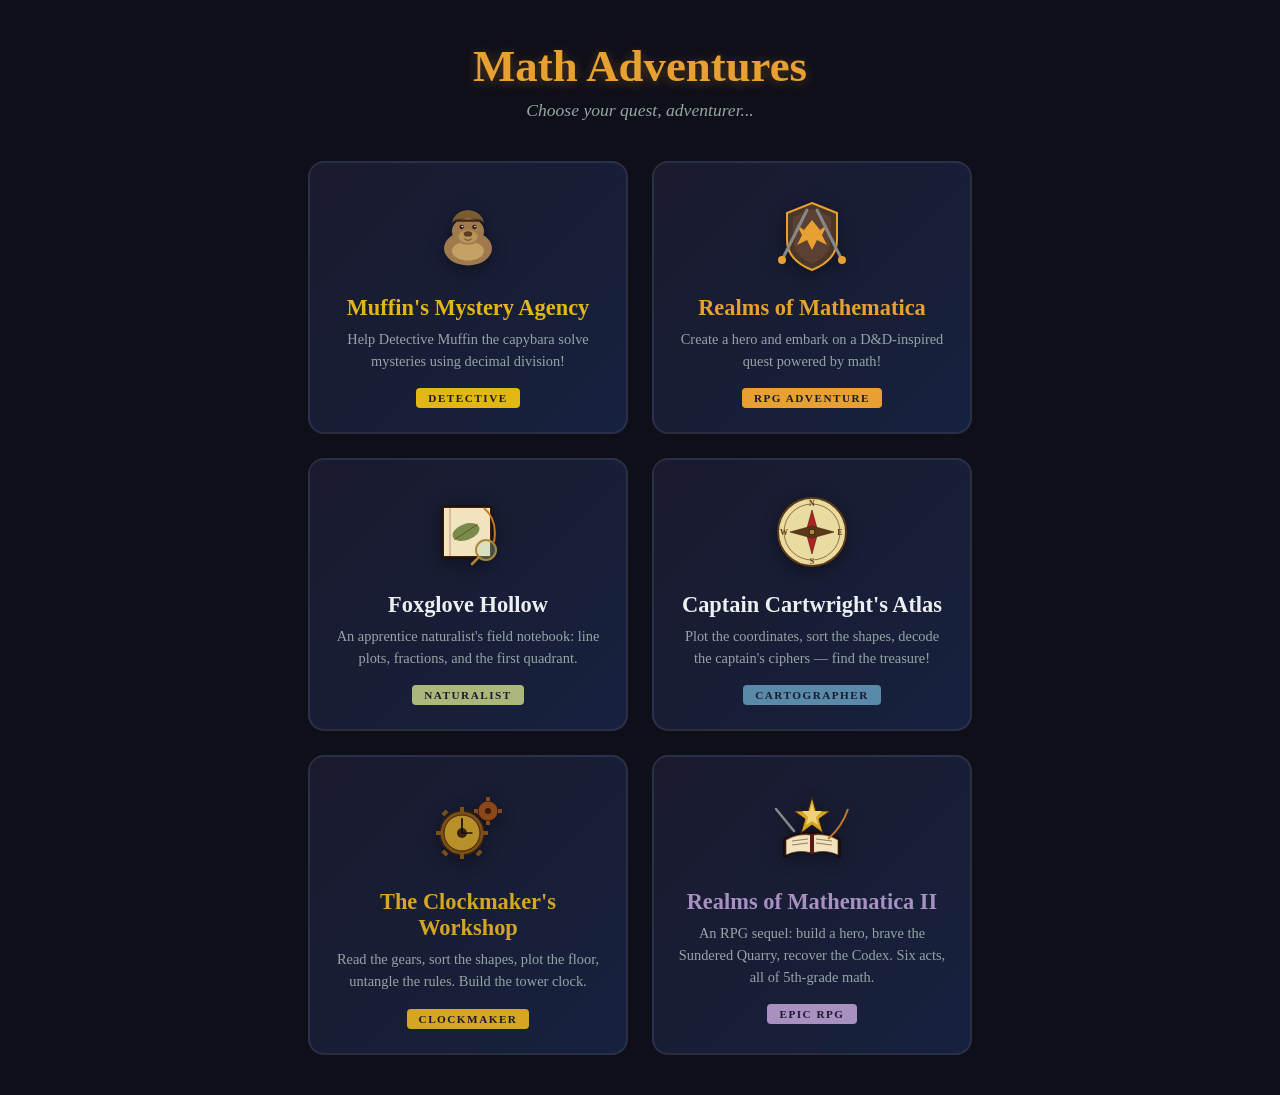
==== commit c7ab0e7f: "Add Realms of Mathematica II — The Numerian Codex (Act I) A new D&D-inspired RPG sequel to Realms of" ====
--- a/index.html
+++ b/index.html
@@ -127,6 +127,31 @@
         <p class="card-desc">Read the gears, sort the shapes, plot the floor, untangle the rules. Build the tower clock.</p>
         <span class="card-tag clockmaker">Clockmaker</span>
       </a>
+      <a href="chronicle/" class="game-card chronicle-card">
+        <div class="card-icon">
+          <svg width="80" height="80" viewBox="0 0 80 80" xmlns="http://www.w3.org/2000/svg">
+            <!-- Open codex with star -->
+            <path d="M 12 50 Q 26 42 40 44 Q 54 42 68 50 L 68 68 Q 54 60 40 62 Q 26 60 12 68 Z" fill="#3a1810" stroke="#1a0808" stroke-width="1.5"/>
+            <path d="M 14 51 Q 26 44 40 46 L 40 64 Q 26 60 14 66 Z" fill="#f0e3bd" stroke="#3a2010" stroke-width="0.6"/>
+            <path d="M 66 51 Q 54 44 40 46 L 40 64 Q 54 60 66 66 Z" fill="#f0e3bd" stroke="#3a2010" stroke-width="0.6"/>
+            <rect x="38" y="45" width="4" height="20" fill="#5a1818"/>
+            <!-- page squiggles -->
+            <line x1="20" y1="52" x2="36" y2="50" stroke="#5a3818" stroke-width="0.6"/>
+            <line x1="20" y1="56" x2="36" y2="54" stroke="#5a3818" stroke-width="0.6"/>
+            <line x1="44" y1="50" x2="60" y2="52" stroke="#5a3818" stroke-width="0.6"/>
+            <line x1="44" y1="54" x2="60" y2="56" stroke="#5a3818" stroke-width="0.6"/>
+            <!-- star above -->
+            <polygon points="40,8 44,22 58,22 47,30 51,44 40,36 29,44 33,30 22,22 36,22" fill="#d4a624" stroke="#3a2010" stroke-width="1"/>
+            <polygon points="40,14 42,22 50,22 44,28 46,36 40,32 34,36 36,28 30,22 38,22" fill="#f0d27a"/>
+            <!-- crossed sword + quill -->
+            <line x1="4" y1="20" x2="22" y2="42" stroke="#888" stroke-width="2.5" stroke-linecap="round"/>
+            <path d="M 76 20 Q 70 38 56 50" fill="none" stroke="#c47828" stroke-width="2"/>
+          </svg>
+        </div>
+        <h2 class="card-title">Realms of Mathematica II</h2>
+        <p class="card-desc">An RPG sequel: build a hero, brave the Sundered Quarry, recover the Codex. Six acts, all of 5th-grade math.</p>
+        <span class="card-tag chronicle">Epic RPG</span>
+      </a>
     </div>
   </div>
 </body>
--- a/hub-style.css
+++ b/hub-style.css
@@ -78,6 +78,11 @@
   box-shadow: 0 12px 40px rgba(212, 166, 36, 0.18);
 }
 
+.chronicle-card:hover {
+  border-color: #a890c0;
+  box-shadow: 0 12px 40px rgba(168, 144, 192, 0.22);
+}
+
 .card-icon {
   margin-bottom: 16px;
   filter: drop-shadow(0 4px 8px rgba(0, 0, 0, 0.4));
@@ -91,6 +96,7 @@
 .muffin-card .card-title { color: #e2b714; }
 .quest-card .card-title { color: #e8a030; }
 .clockwork-card .card-title { color: #d4a624; }
+.chronicle-card .card-title { color: #a890c0; }
 
 .card-desc {
   font-size: 0.9rem;
@@ -133,6 +139,11 @@
   color: #1a1a2e;
 }
 
+.card-tag.chronicle {
+  background: #a890c0;
+  color: #1a1a2e;
+}
+
 @media (max-width: 700px) {
   .hub-title { font-size: 2rem; }
   .game-cards { flex-direction: column; align-items: center; }
